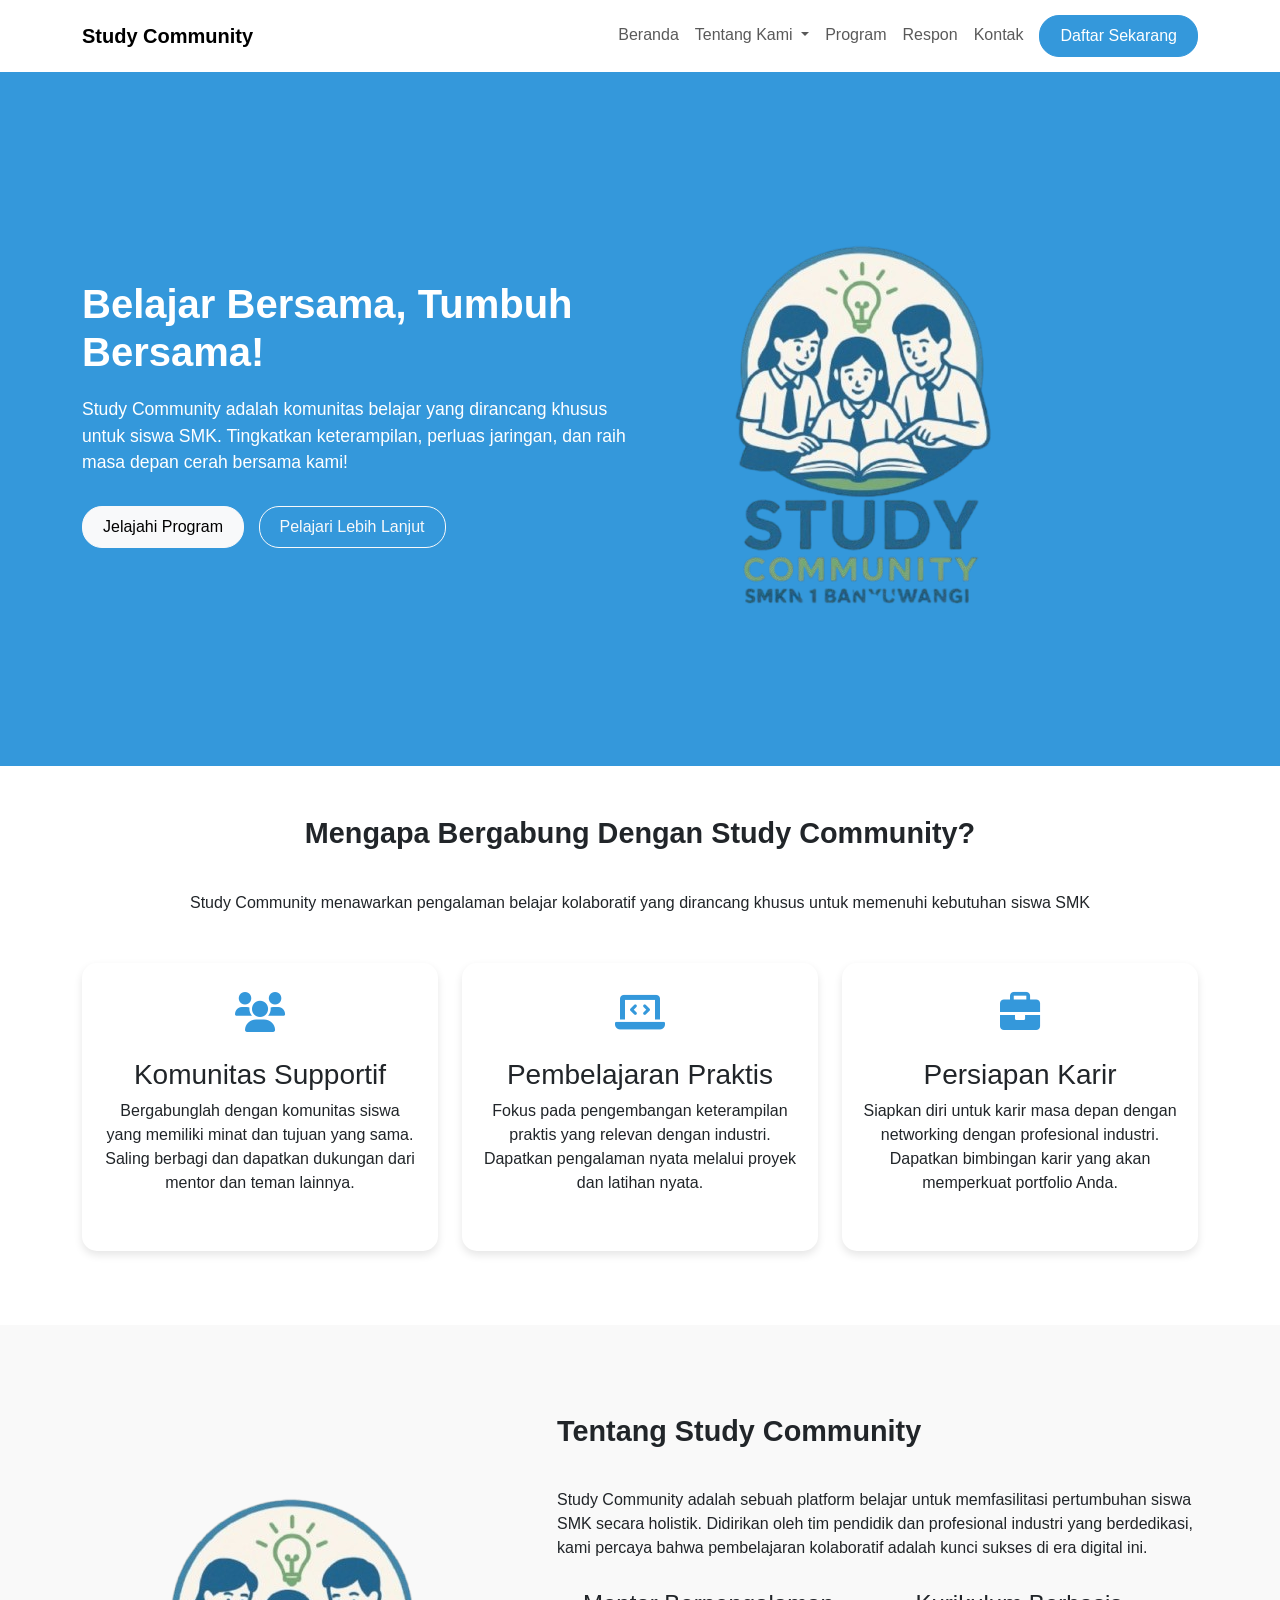
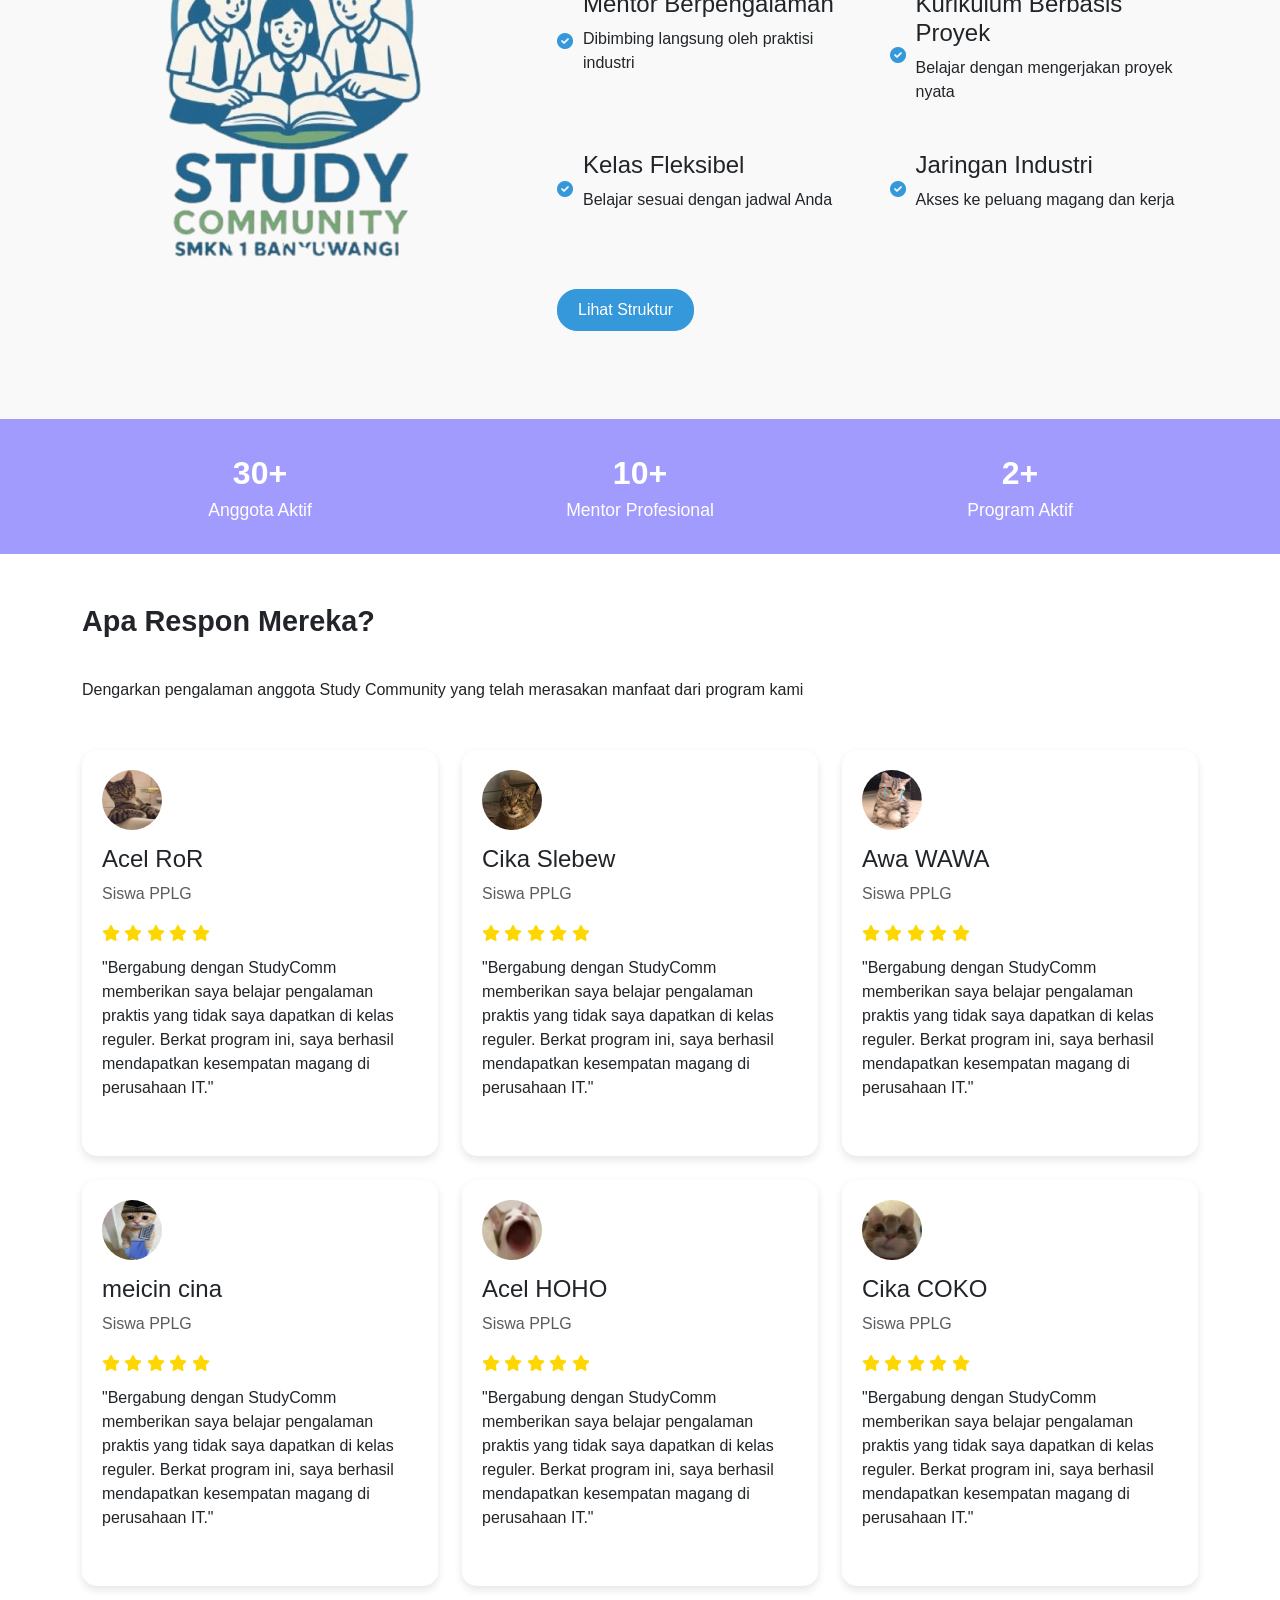
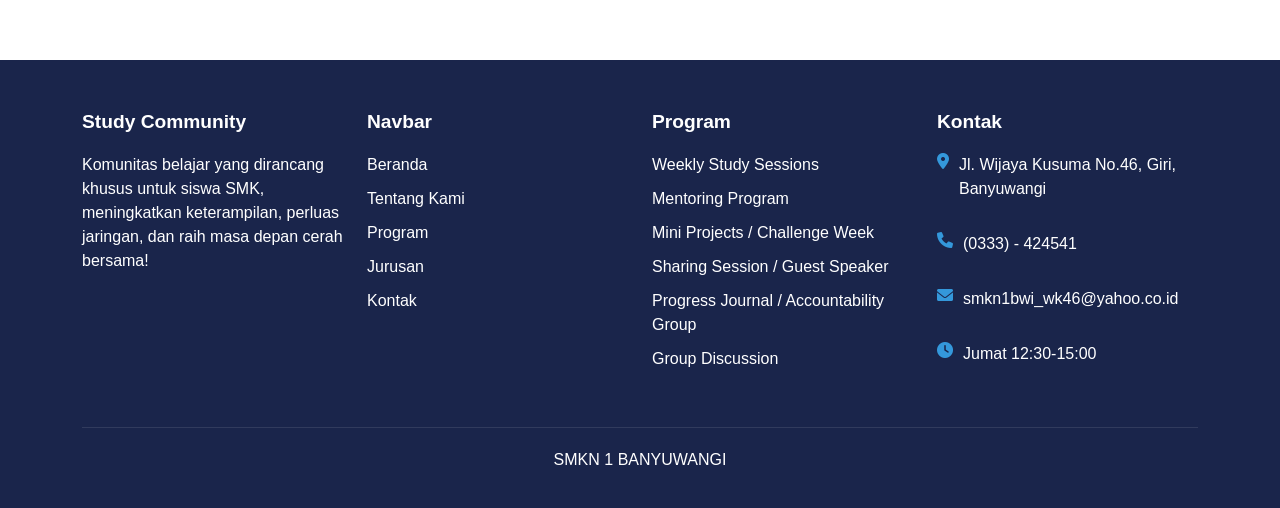
==== beranda.html @ 761b3444 "Project SMT2t" ====
<!DOCTYPE html>
<html lang="id">
<head>
    <meta charset="UTF-8">
    <meta name="viewport" content="width=device-width, initial-scale=1.0">
    <title>Study Community SMKN 1 Banyuwangi</title>
    <link href="https://cdn.jsdelivr.net/npm/bootstrap@5.3.0/dist/css/bootstrap.min.css" rel="stylesheet">
    <link rel="stylesheet" href="https://cdnjs.cloudflare.com/ajax/libs/font-awesome/6.0.0/css/all.min.css">
    <style>
        body {
            font-family: 'Poppins', sans-serif;
        }
        
        .navbar {
            padding: 15px 0;
            background-color: white;
        }
        
        .navbar-brand {
            font-weight: bold;
        }
        
        .btn-primary {
            background-color: #3498db;
            border-color: #3498db;
            border-radius: 20px;
            padding: 8px 20px;
        }
        
        .hero-section {
            background-color: #3498db;
            color: white;
            padding: 50px 0;
        }
        
        .hero-title {
            font-size: 2.5rem;
            font-weight: bold;
            margin-bottom: 20px;
        }
        
        .hero-description {
            font-size: 1.1rem;
            margin-bottom: 30px;
        }
        
        .action-btn {
            margin-right: 10px;
            margin-bottom: 10px;
            border-radius: 20px;
            padding: 8px 20px;
        }
        
        .why-us-section {
            padding: 50px 0;
            text-align: center;
        }
        
        .section-title {
            font-size: 1.8rem;
            font-weight: bold;
            margin-bottom: 40px;
        }
        
        .feature-card {
            border-radius: 15px;
            padding: 20px;
            margin-bottom: 20px;
            box-shadow: 0 4px 8px rgba(0,0,0,0.1);
            height: 100%;
        }
        
        .feature-icon {
            font-size: 40px;
            color: #3498db;
            margin-bottom: 15px;
        }
        
        .about-section {
            padding: 50px 0;
            background-color: #f9f9f9;
        }
        
        .about-description {
            margin-bottom: 30px;
        }
        
        .feature-list {
            margin-bottom: 30px;
        }
        
        .feature-item {
            margin-bottom: 15px;
            display: flex;
            align-items: center;
        }
        
        .feature-item i {
            color: #3498db;
            margin-right: 10px;
        }
        
        .stats-section {
            background-color: #a29bfe;
            color: white;
            padding: 30px 0;
            text-align: center;
        }
        
        .stats-number {
            font-size: 2rem;
            font-weight: bold;
        }
        
        .stats-label {
            font-size: 1.1rem;
        }
        
        .testimonial-section {
            padding: 50px 0;
        }
        
        .testimonial-card {
            border-radius: 15px;
            padding: 20px;
            box-shadow: 0 4px 8px rgba(0,0,0,0.1);
            margin-bottom: 20px;
            height: 100%;
        }
        
        .testimonial-avatar {
            width: 60px;
            height: 60px;
            border-radius: 50%;
            margin-bottom: 15px;
        }
        
        .testimonial-rating {
            color: gold;
            margin-bottom: 10px;
        }
        
        .footer {
            background-color: #1a254b;
            color: white;
            padding: 50px 0 20px;
        }
        
        .footer-title {
            font-size: 1.2rem;
            font-weight: bold;
            margin-bottom: 20px;
        }
        
        .footer-links {
            list-style: none;
            padding: 0;
        }
        
        .footer-links li {
            margin-bottom: 10px;
        }
        
        .footer-links a {
            color: white;
            text-decoration: none;
        }
        
        .footer-links a:hover {
            color: #3498db;
        }
        
        .contact-info {
            margin-bottom: 15px;
            display: flex;
            align-items: start;
        }
        
        .contact-info i {
            margin-right: 10px;
            color: #3498db;
        }
        
        .footer-bottom {
            text-align: center;
            padding-top: 20px;
            border-top: 1px solid rgba(255,255,255,0.1);
            margin-top: 30px;
        }
        
        .logo-img {
            width: 100%;
            max-width: 200px;
        }
    </style>
</head>
<body>

    <nav class="navbar navbar-expand-lg navbar-light">
        <div class="container">
            <a class="navbar-brand" href="#">Study Community</a>
            <button class="navbar-toggler" type="button" data-bs-toggle="collapse" data-bs-target="#navbarNav">
                <span class="navbar-toggler-icon"></span>
            </button>
            <div class="collapse navbar-collapse" id="navbarNav">
                <ul class="navbar-nav ms-auto">
                    <li class="nav-item">
                        <a class="nav-link" href="beranda.html">Beranda</a>
                    </li>
                    <li class="nav-item dropdown">
                    <a class="nav-link dropdown-toggle" href="#" role="button" data-bs-toggle="dropdown" aria-expanded="false">
                    Tentang Kami </a>
                    <ul class="dropdown-menu">
                      <li><a class="dropdown-item" href="sejarah.html">Sejarah</a></li>
                      <li><a class="dropdown-item" href="visimisi.html">Visi Misi</a></li>
                      <li><a class="dropdown-item" href="ProgamKegiatan.html">Program Kegiatan</a></li>
                    </ul>
                  </li>
                    <li class="nav-item">
                        <a class="nav-link" href="ProgramKhusus.html">Program</a>
                    </li>
                    <li class="nav-item">
                        <a class="nav-link" href="#respon">Respon</a>
                    </li>
                    <li class="nav-item">
                        <a class="nav-link" href="#Kontak">Kontak</a>
                    </li>
                    <li class="nav-item ms-2">
                        <a class="btn btn-primary" href="daftar.html">Daftar Sekarang</a>
                    </li>
                </ul>
            </div>
        </div>
    </nav>

    <section class="hero-section">
        <div class="container">
            <div class="row align-items-center">
                <div class="col-lg-6">
                    <h1 class="hero-title">Belajar Bersama, Tumbuh Bersama!</h1>
                    <p class="hero-description">Study Community adalah komunitas belajar yang dirancang khusus untuk siswa SMK. Tingkatkan keterampilan, perluas jaringan, dan raih masa depan cerah bersama kami!</p>
                    <div>
                        <a href="ProgramKhusus.html" class="btn btn-light action-btn">Jelajahi Program</a>
                        <a href="sejarah.html" class="btn btn-outline-light action-btn">Pelajari Lebih Lanjut</a>
                    </div>
                </div>
                <div class="col-lg-5">
                    <img src="img/logo study community.png" alt="Study Community Illustration" class="img-fluid">
                </div>
            </div>
        </div>
    </section>

    <section class="why-us-section">
        <div class="container">
            <h2 class="section-title">Mengapa Bergabung Dengan Study Community?</h2>
            <p class="mb-5">Study Community menawarkan pengalaman belajar kolaboratif yang dirancang khusus untuk memenuhi kebutuhan siswa SMK</p>
            
            <div class="row">
                <div class="col-md-4 mb-4">
                    <div class="feature-card">
                        <div class="feature-icon">
                            <i class="fas fa-users"></i>
                        </div>
                        <h3>Komunitas Supportif</h3>
                        <p>Bergabunglah dengan komunitas siswa yang memiliki minat dan tujuan yang sama. Saling berbagi dan dapatkan dukungan dari mentor dan teman lainnya.</p>
                    </div>
                </div>
                <div class="col-md-4 mb-4">
                    <div class="feature-card">
                        <div class="feature-icon">
                            <i class="fas fa-laptop-code"></i>
                        </div>
                        <h3>Pembelajaran Praktis</h3>
                        <p>Fokus pada pengembangan keterampilan praktis yang relevan dengan industri. Dapatkan pengalaman nyata melalui proyek dan latihan nyata.</p>
                    </div>
                </div>
                <div class="col-md-4 mb-4">
                    <div class="feature-card">
                        <div class="feature-icon">
                            <i class="fas fa-briefcase"></i>
                        </div>
                        <h3>Persiapan Karir</h3>
                        <p>Siapkan diri untuk karir masa depan dengan networking dengan profesional industri. Dapatkan bimbingan karir yang akan memperkuat portfolio Anda.</p>
                    </div>
                </div>
            </div>
        </div>
    </section>

    <section class="about-section">
        <div class="container">
            <div class="row align-items-center">
                <div class="col-lg-5 mb-4 mb-lg-0">
                    <img src="img/logo study community.png" alt="Study Community Logo" class="img-fluid">
                </div>
                <div class="col-lg-7">
                    <h2 class="section-title text-start">Tentang Study Community</h2>
                    <p class="about-description">Study Community adalah sebuah platform belajar untuk memfasilitasi pertumbuhan siswa SMK secara holistik. Didirikan oleh tim pendidik dan profesional industri yang berdedikasi, kami percaya bahwa pembelajaran kolaboratif adalah kunci sukses di era digital ini.</p>
                    
                    <div class="row feature-list">
                        <div class="col-md-6 mb-3">
                            <div class="feature-item">
                                <i class="fas fa-check-circle"></i>
                                <div>
                                    <h4>Mentor Berpengalaman</h4>
                                    <p>Dibimbing langsung oleh praktisi industri</p>
                                </div>
                            </div>
                        </div>
                        <div class="col-md-6 mb-3">
                            <div class="feature-item">
                                <i class="fas fa-check-circle"></i>
                                <div>
                                    <h4>Kurikulum Berbasis Proyek</h4>
                                    <p>Belajar dengan mengerjakan proyek nyata</p>
                                </div>
                            </div>
                        </div>
                        <div class="col-md-6 mb-3">
                            <div class="feature-item">
                                <i class="fas fa-check-circle"></i>
                                <div>
                                    <h4>Kelas Fleksibel</h4>
                                    <p>Belajar sesuai dengan jadwal Anda</p>
                                </div>
                            </div>
                        </div>
                        <div class="col-md-6 mb-3">
                            <div class="feature-item">
                                <i class="fas fa-check-circle"></i>
                                <div>
                                    <h4>Jaringan Industri</h4>
                                    <p>Akses ke peluang magang dan kerja</p>
                                </div>
                            </div>
                        </div>
                    </div>
                    
                    <a href="struktur.html" class="btn btn-primary">Lihat Struktur</a>
                </div>
            </div>
        </div>
    </section>

    <section class="stats-section">
        <div class="container">
            <div class="row">
                <div class="col-md-4 mb-3 mb-md-0">
                    <div class="stats-number">30+</div>
                    <div class="stats-label">Anggota Aktif</div>
                </div>
                <div class="col-md-4 mb-3 mb-md-0">
                    <div class="stats-number">10+</div>
                    <div class="stats-label">Mentor Profesional</div>
                </div>
                <div class="col-md-4">
                    <div class="stats-number">2+</div>
                    <div class="stats-label">Program Aktif</div>
                </div>
            </div>
        </div>
    </section>

    <section class="testimonial-section">
        <div class="container" id="respon">
            <h2 class="section-title">Apa Respon Mereka?</h2>
            <p class="mb-5">Dengarkan pengalaman anggota Study Community yang telah merasakan manfaat dari program kami</p>
            
            <div class="row">

                <div class="col-md-4 mb-4">
                    <div class="testimonial-card">
                        <img src="img/profil1.jpg" alt="Avatar" class="testimonial-avatar">
                        <h4>Acel RoR</h4>
                        <p class="text-muted">Siswa PPLG</p>
                        <div class="testimonial-rating">
                            <i class="fas fa-star"></i>
                            <i class="fas fa-star"></i>
                            <i class="fas fa-star"></i>
                            <i class="fas fa-star"></i>
                            <i class="fas fa-star"></i>
                        </div>
                        <p>"Bergabung dengan StudyComm memberikan saya belajar pengalaman praktis yang tidak saya dapatkan di kelas reguler. Berkat program ini, saya berhasil mendapatkan kesempatan magang di perusahaan IT."</p>
                    </div>
                </div>

                <div class="col-md-4 mb-4">
                    <div class="testimonial-card">
                        <img src="img/profil2.jpg" alt="Avatar" class="testimonial-avatar">
                        <h4>Cika Slebew</h4>
                        <p class="text-muted">Siswa PPLG</p>
                        <div class="testimonial-rating">
                            <i class="fas fa-star"></i>
                            <i class="fas fa-star"></i>
                            <i class="fas fa-star"></i>
                            <i class="fas fa-star"></i>
                            <i class="fas fa-star"></i>
                        </div>
                        <p>"Bergabung dengan StudyComm memberikan saya belajar pengalaman praktis yang tidak saya dapatkan di kelas reguler. Berkat program ini, saya berhasil mendapatkan kesempatan magang di perusahaan IT."</p>
                    </div>
                </div>

                <div class="col-md-4 mb-4">
                    <div class="testimonial-card">
                        <img src="img/profil3.jpg" alt="Avatar" class="testimonial-avatar">
                        <h4>Awa WAWA</h4>
                        <p class="text-muted">Siswa PPLG</p>
                        <div class="testimonial-rating">
                            <i class="fas fa-star"></i>
                            <i class="fas fa-star"></i>
                            <i class="fas fa-star"></i>
                            <i class="fas fa-star"></i>
                            <i class="fas fa-star"></i>
                        </div>
                        <p>"Bergabung dengan StudyComm memberikan saya belajar pengalaman praktis yang tidak saya dapatkan di kelas reguler. Berkat program ini, saya berhasil mendapatkan kesempatan magang di perusahaan IT."</p>
                    </div>
                </div>
                
                <div class="col-md-4 mb-4">
                    <div class="testimonial-card">
                        <img src="img/profil4.jpg" alt="Avatar" class="testimonial-avatar">
                        <h4>meicin cina</h4>
                        <p class="text-muted">Siswa PPLG</p>
                        <div class="testimonial-rating">
                            <i class="fas fa-star"></i>
                            <i class="fas fa-star"></i>
                            <i class="fas fa-star"></i>
                            <i class="fas fa-star"></i>
                            <i class="fas fa-star"></i>
                        </div>
                        <p>"Bergabung dengan StudyComm memberikan saya belajar pengalaman praktis yang tidak saya dapatkan di kelas reguler. Berkat program ini, saya berhasil mendapatkan kesempatan magang di perusahaan IT."</p>
                    </div>
                </div>

                <div class="col-md-4 mb-4">
                    <div class="testimonial-card">
                        <img src="img/profil5.jpg" alt="Avatar" class="testimonial-avatar">
                        <h4>Acel HOHO</h4>
                        <p class="text-muted">Siswa PPLG</p>
                        <div class="testimonial-rating">
                            <i class="fas fa-star"></i>
                            <i class="fas fa-star"></i>
                            <i class="fas fa-star"></i>
                            <i class="fas fa-star"></i>
                            <i class="fas fa-star"></i>
                        </div>
                        <p>"Bergabung dengan StudyComm memberikan saya belajar pengalaman praktis yang tidak saya dapatkan di kelas reguler. Berkat program ini, saya berhasil mendapatkan kesempatan magang di perusahaan IT."</p>
                    </div>
                </div>
                
                <!-- Testimonial 6 -->
                <div class="col-md-4 mb-4">
                    <div class="testimonial-card">
                        <img src="img/profil6.jpg" alt="Avatar" class="testimonial-avatar">
                        <h4>Cika COKO</h4>
                        <p class="text-muted">Siswa PPLG</p>
                        <div class="testimonial-rating">
                            <i class="fas fa-star"></i>
                            <i class="fas fa-star"></i>
                            <i class="fas fa-star"></i>
                            <i class="fas fa-star"></i>
                            <i class="fas fa-star"></i>
                        </div>
                        <p>"Bergabung dengan StudyComm memberikan saya belajar pengalaman praktis yang tidak saya dapatkan di kelas reguler. Berkat program ini, saya berhasil mendapatkan kesempatan magang di perusahaan IT."</p>
                    </div>
                </div>
            </div>
        </div>
    </section>

    <footer class="footer" id="Kontak">
        <div class="container"  >
            <div class="row">
                <div class="col-lg-3 col-md-6 mb-4 mb-md-0">
                    <h3 class="footer-title">Study Community</h3>
                    <p>Komunitas belajar yang dirancang khusus untuk siswa SMK, meningkatkan keterampilan, perluas jaringan, dan raih masa depan cerah bersama!</p>
                </div>
                
                <div class="col-lg-3 col-md-6 mb-4 mb-md-0">
                    <h3 class="footer-title">Navbar</h3>
                    <ul class="footer-links">
                        <li><a href="#">Beranda</a></li>
                        <li><a href="#">Tentang Kami</a></li>
                        <li><a href="#">Program</a></li>
                        <li><a href="#">Jurusan</a></li>
                        <li><a href="#">Kontak</a></li>
                    </ul>
                </div>
                
                <div class="col-lg-3 col-md-6 mb-4 mb-md-0">
                    <h3 class="footer-title">Program</h3>
                    <ul class="footer-links">
                        <li><a href="#">Weekly Study Sessions</a></li>
                        <li><a href="#">Mentoring Program</a></li>
                        <li><a href="#">Mini Projects / Challenge Week</a></li>
                        <li><a href="#">Sharing Session / Guest Speaker</a></li>
                        <li><a href="#"> Progress Journal / Accountability Group</a></li>
                        <li><a href="#">Group Discussion</a></li>
                    </ul>
                </div>
                <div class="col-lg-3 col-md-6 mb-4 mb-md-0">
                    <h3 class="footer-title">Kontak</h3>
                    <div class="contact-info">
                        <i class="fas fa-map-marker-alt"></i>
                        <div>
                            <p>Jl. Wijaya Kusuma No.46, Giri, Banyuwangi</p>
                        </div>
                    </div>
                    <div class="contact-info">
                        <i class="fas fa-phone"></i>
                        <div>
                            <p>(0333) - 424541</p>
                        </div>
                    </div>
                    <div class="contact-info">
                        <i class="fas fa-envelope"></i>
                        <div>
                            <p>smkn1bwi_wk46@yahoo.co.id </p>
                        </div>
                    </div>
                    <div class="contact-info">
                        <i class="fas fa-clock"></i>
                        <div>
                            <p>Jumat 12:30-15:00</p>
                        </div>
                    </div>
                </div>
            </div>
            <div class="footer-bottom">
                <p>SMKN 1 BANYUWANGI</p>
            </div>
        </div>
    </footer>

    <script src="https://cdn.jsdelivr.net/npm/bootstrap@5.3.0/dist/js/bootstrap.bundle.min.js"></script>
</body>
</html>
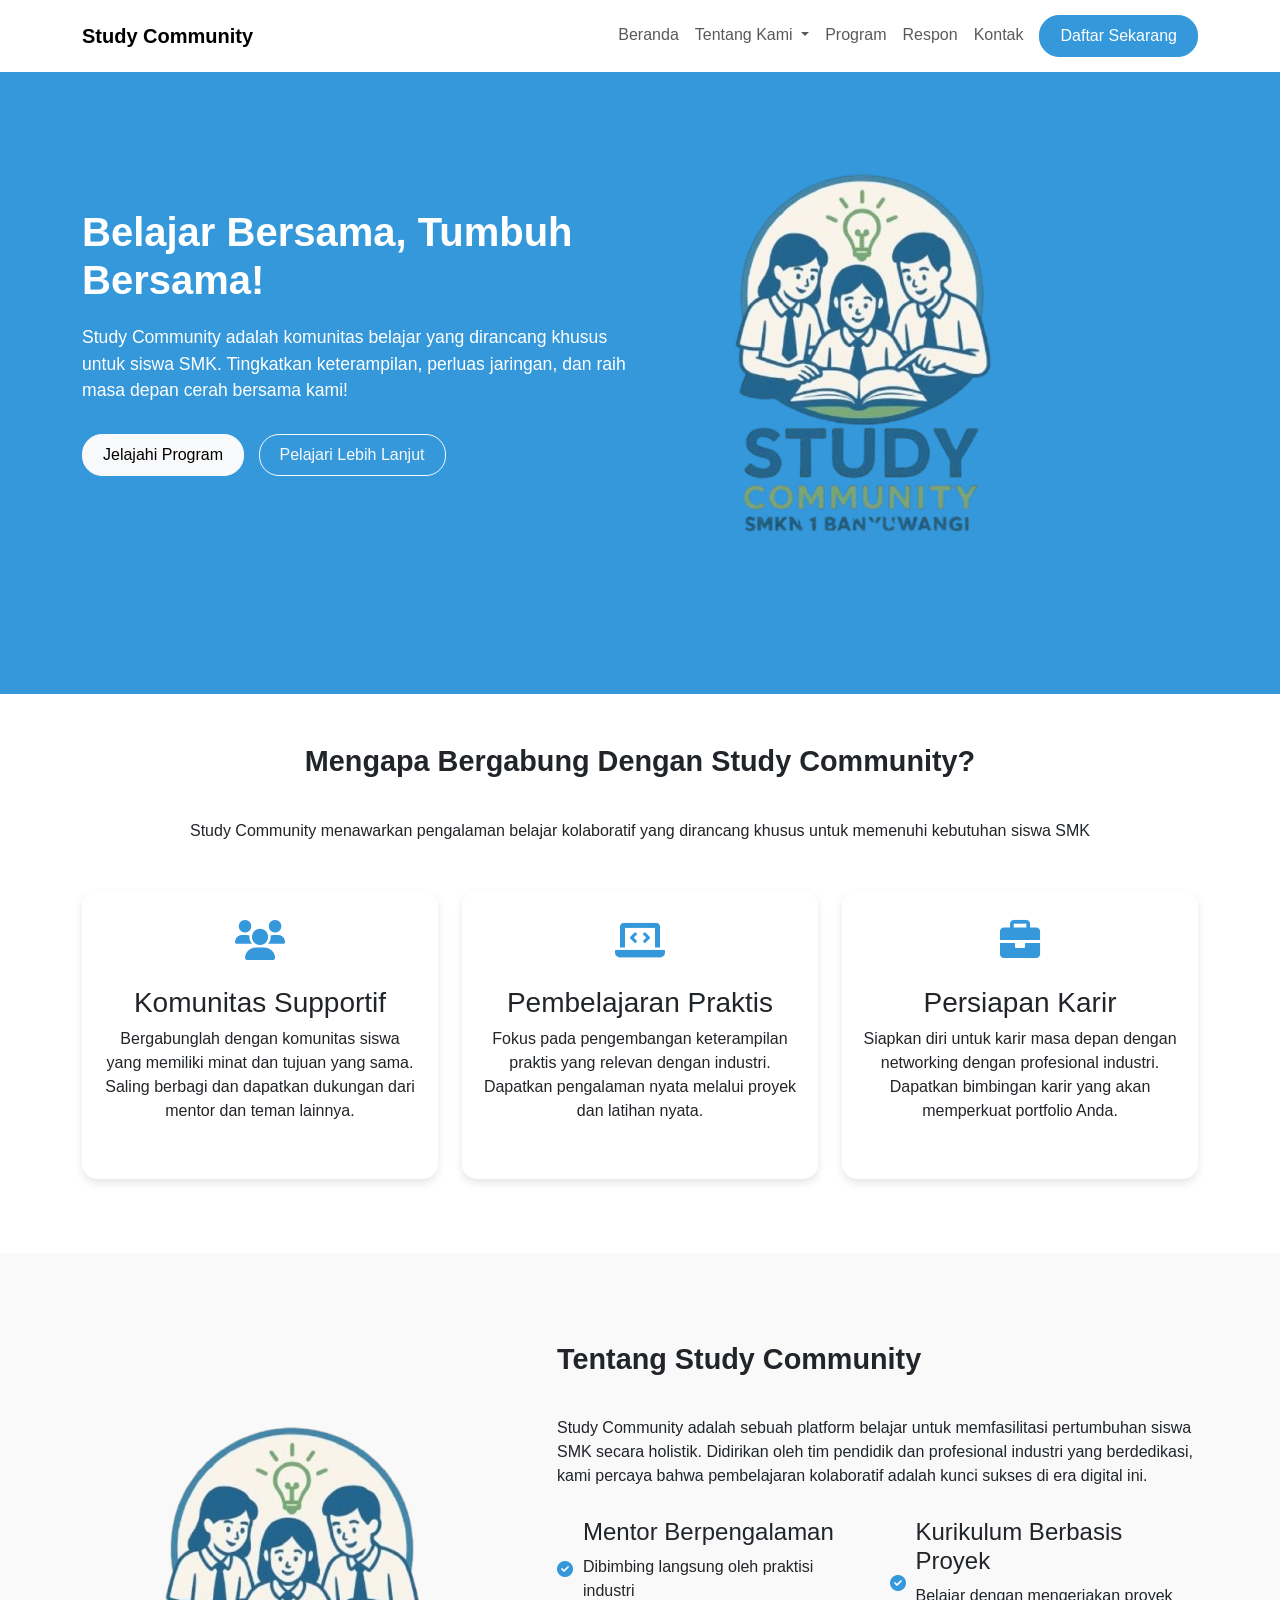
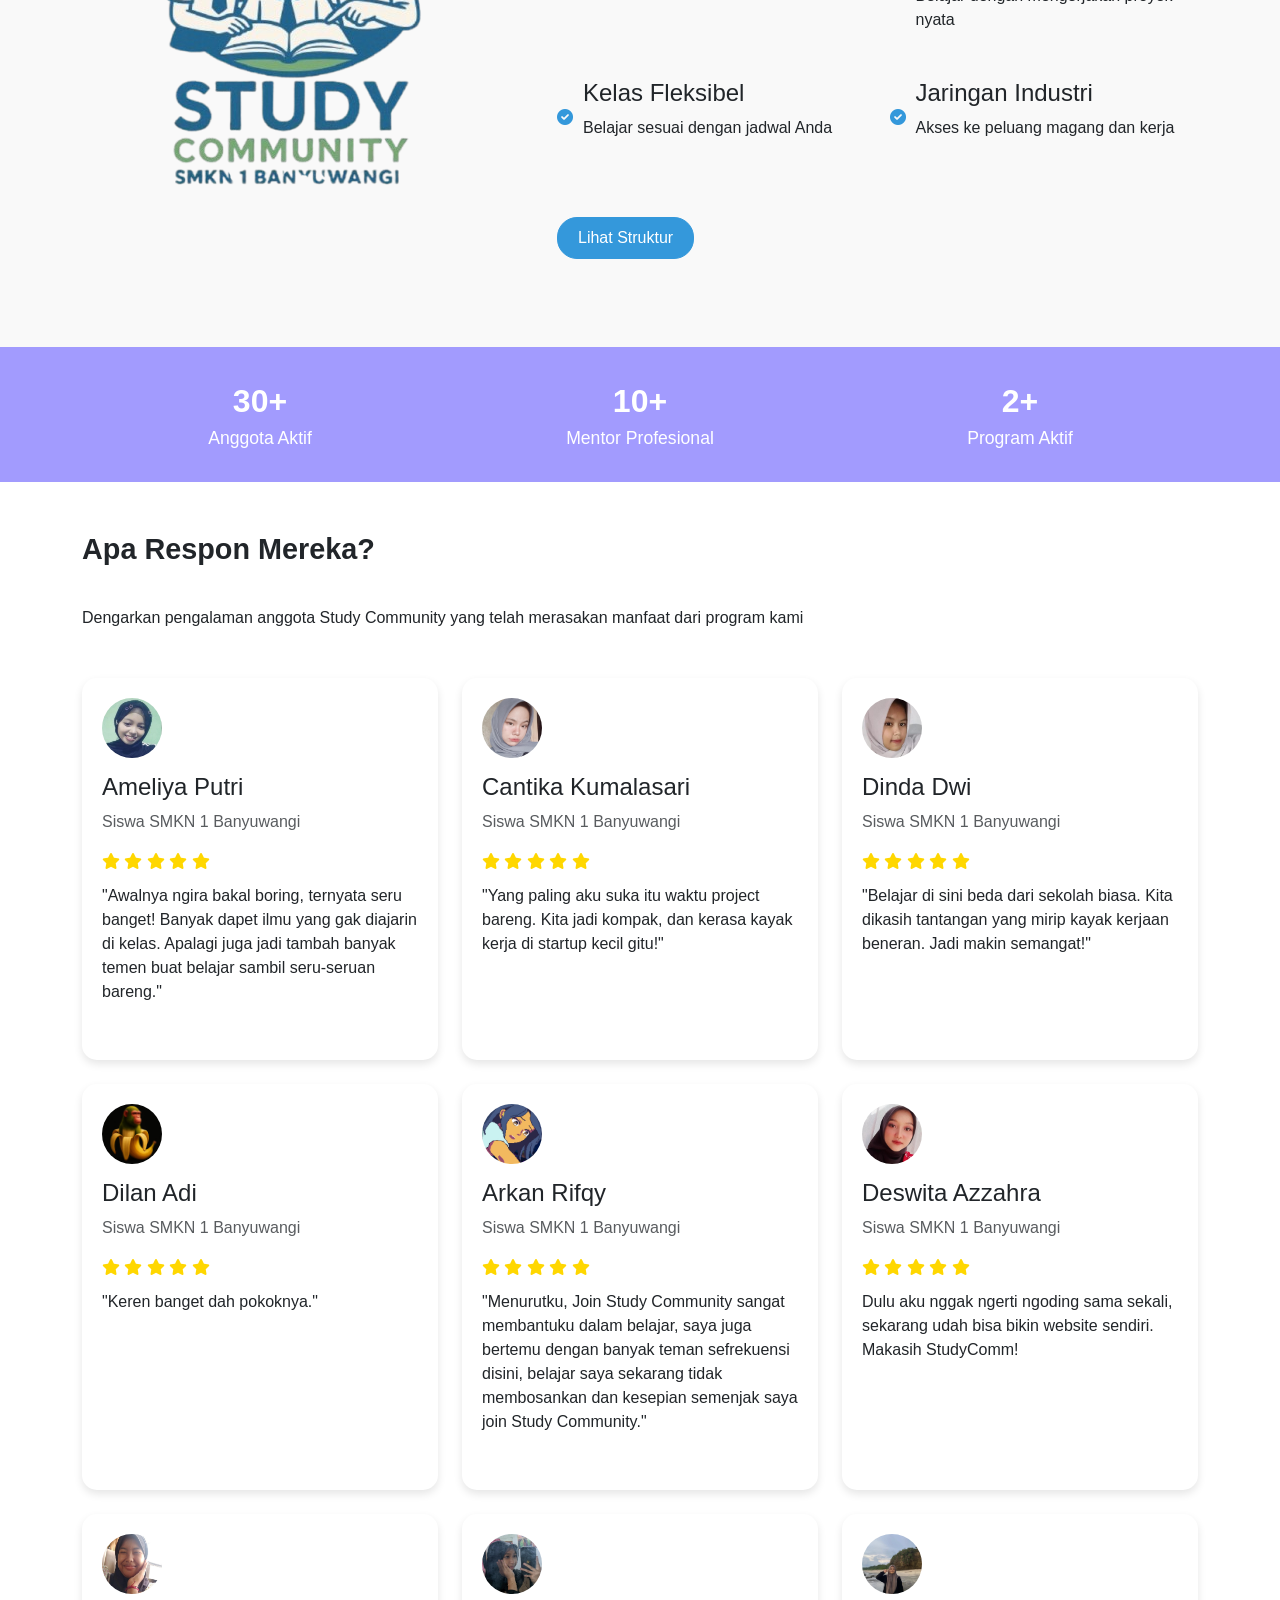
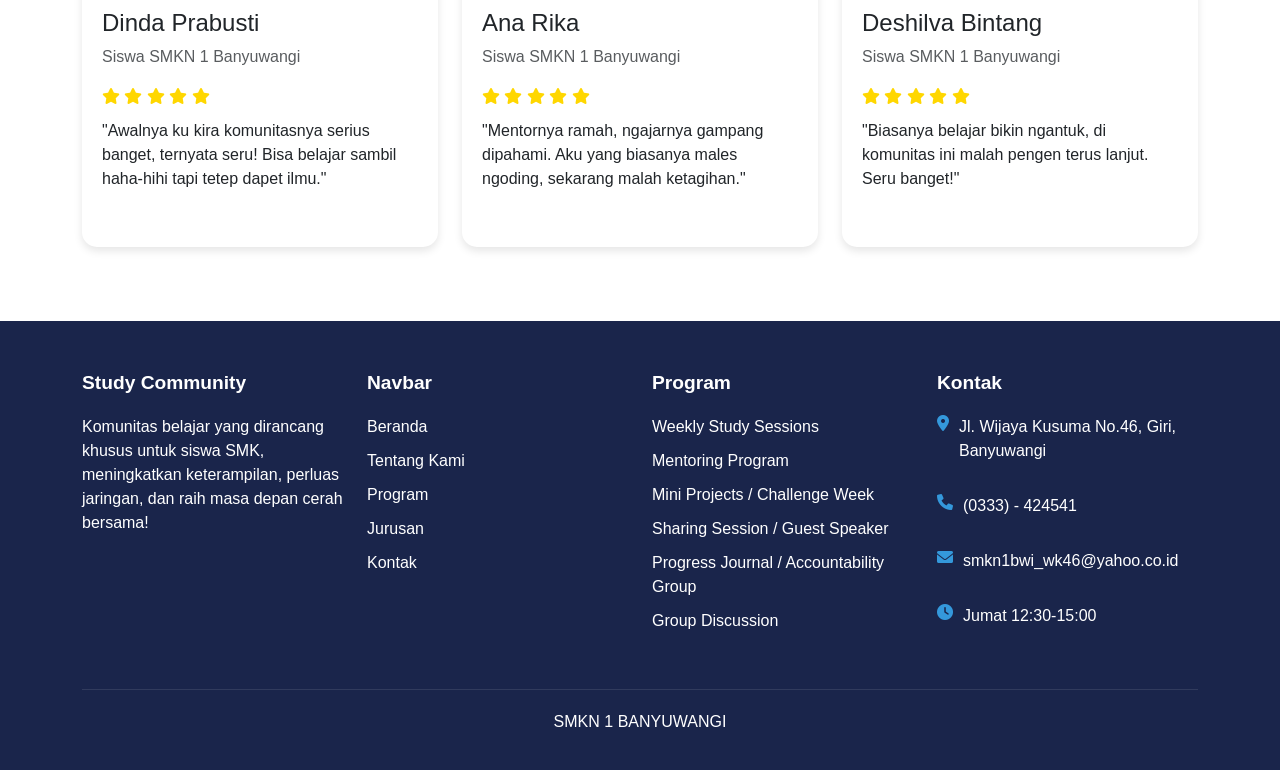
==== commit b85906e3: "Tambah" ====
--- a/beranda.html
+++ b/beranda.html
@@ -196,7 +196,7 @@
 </head>
 <body>
 
-    <nav class="navbar navbar-expand-lg navbar-light">
+    <nav class="navbar fixed-top navbar-expand-lg navbar-light">
         <div class="container">
             <a class="navbar-brand" href="#">Study Community</a>
             <button class="navbar-toggler" type="button" data-bs-toggle="collapse" data-bs-target="#navbarNav">
@@ -213,7 +213,7 @@
                     <ul class="dropdown-menu">
                       <li><a class="dropdown-item" href="sejarah.html">Sejarah</a></li>
                       <li><a class="dropdown-item" href="visimisi.html">Visi Misi</a></li>
-                      <li><a class="dropdown-item" href="ProgamKegiatan.html">Program Kegiatan</a></li>
+                      <li><a class="dropdown-item" href="ProgamKegiatan.html">Rencana Kegiatan</a></li>
                     </ul>
                   </li>
                     <li class="nav-item">
@@ -368,101 +368,156 @@
             <p class="mb-5">Dengarkan pengalaman anggota Study Community yang telah merasakan manfaat dari program kami</p>
             
             <div class="row">
-
-                <div class="col-md-4 mb-4">
-                    <div class="testimonial-card">
-                        <img src="img/profil1.jpg" alt="Avatar" class="testimonial-avatar">
-                        <h4>Acel RoR</h4>
-                        <p class="text-muted">Siswa PPLG</p>
-                        <div class="testimonial-rating">
-                            <i class="fas fa-star"></i>
-                            <i class="fas fa-star"></i>
-                            <i class="fas fa-star"></i>
-                            <i class="fas fa-star"></i>
-                            <i class="fas fa-star"></i>
-                        </div>
-                        <p>"Bergabung dengan StudyComm memberikan saya belajar pengalaman praktis yang tidak saya dapatkan di kelas reguler. Berkat program ini, saya berhasil mendapatkan kesempatan magang di perusahaan IT."</p>
-                    </div>
-                </div>
-
-                <div class="col-md-4 mb-4">
-                    <div class="testimonial-card">
-                        <img src="img/profil2.jpg" alt="Avatar" class="testimonial-avatar">
-                        <h4>Cika Slebew</h4>
-                        <p class="text-muted">Siswa PPLG</p>
-                        <div class="testimonial-rating">
-                            <i class="fas fa-star"></i>
-                            <i class="fas fa-star"></i>
-                            <i class="fas fa-star"></i>
-                            <i class="fas fa-star"></i>
-                            <i class="fas fa-star"></i>
-                        </div>
-                        <p>"Bergabung dengan StudyComm memberikan saya belajar pengalaman praktis yang tidak saya dapatkan di kelas reguler. Berkat program ini, saya berhasil mendapatkan kesempatan magang di perusahaan IT."</p>
-                    </div>
-                </div>
-
-                <div class="col-md-4 mb-4">
-                    <div class="testimonial-card">
-                        <img src="img/profil3.jpg" alt="Avatar" class="testimonial-avatar">
-                        <h4>Awa WAWA</h4>
-                        <p class="text-muted">Siswa PPLG</p>
-                        <div class="testimonial-rating">
-                            <i class="fas fa-star"></i>
-                            <i class="fas fa-star"></i>
-                            <i class="fas fa-star"></i>
-                            <i class="fas fa-star"></i>
-                            <i class="fas fa-star"></i>
-                        </div>
-                        <p>"Bergabung dengan StudyComm memberikan saya belajar pengalaman praktis yang tidak saya dapatkan di kelas reguler. Berkat program ini, saya berhasil mendapatkan kesempatan magang di perusahaan IT."</p>
-                    </div>
-                </div>
-                
-                <div class="col-md-4 mb-4">
-                    <div class="testimonial-card">
-                        <img src="img/profil4.jpg" alt="Avatar" class="testimonial-avatar">
-                        <h4>meicin cina</h4>
-                        <p class="text-muted">Siswa PPLG</p>
-                        <div class="testimonial-rating">
-                            <i class="fas fa-star"></i>
-                            <i class="fas fa-star"></i>
-                            <i class="fas fa-star"></i>
-                            <i class="fas fa-star"></i>
-                            <i class="fas fa-star"></i>
-                        </div>
-                        <p>"Bergabung dengan StudyComm memberikan saya belajar pengalaman praktis yang tidak saya dapatkan di kelas reguler. Berkat program ini, saya berhasil mendapatkan kesempatan magang di perusahaan IT."</p>
-                    </div>
-                </div>
-
-                <div class="col-md-4 mb-4">
-                    <div class="testimonial-card">
-                        <img src="img/profil5.jpg" alt="Avatar" class="testimonial-avatar">
-                        <h4>Acel HOHO</h4>
-                        <p class="text-muted">Siswa PPLG</p>
-                        <div class="testimonial-rating">
-                            <i class="fas fa-star"></i>
-                            <i class="fas fa-star"></i>
-                            <i class="fas fa-star"></i>
-                            <i class="fas fa-star"></i>
-                            <i class="fas fa-star"></i>
-                        </div>
-                        <p>"Bergabung dengan StudyComm memberikan saya belajar pengalaman praktis yang tidak saya dapatkan di kelas reguler. Berkat program ini, saya berhasil mendapatkan kesempatan magang di perusahaan IT."</p>
+                <!-- Testimonial 1 -->
+                <div class="col-md-4 mb-4">
+                    <div class="testimonial-card">
+                        <img src="img/respon1.jpg" alt="Avatar" class="testimonial-avatar">
+                        <h4>Ameliya Putri</h4>
+                        <p class="text-muted">Siswa SMKN 1 Banyuwangi</p>
+                        <div class="testimonial-rating">
+                            <i class="fas fa-star"></i>
+                            <i class="fas fa-star"></i>
+                            <i class="fas fa-star"></i>
+                            <i class="fas fa-star"></i>
+                            <i class="fas fa-star"></i>
+                        </div>
+                        <p>"Awalnya ngira bakal boring, ternyata seru banget! Banyak dapet ilmu yang gak diajarin di kelas. Apalagi juga jadi tambah banyak temen buat belajar sambil seru-seruan bareng."</p>
+                    </div>
+                </div>
+
+                <!-- Testimonial 2 -->
+                <div class="col-md-4 mb-4">
+                    <div class="testimonial-card">
+                        <img src="img/respon2.jpg" alt="Avatar" class="testimonial-avatar">
+                        <h4>Cantika Kumalasari</h4>
+                        <p class="text-muted">Siswa SMKN 1 Banyuwangi</p>
+                        <div class="testimonial-rating">
+                            <i class="fas fa-star"></i>
+                            <i class="fas fa-star"></i>
+                            <i class="fas fa-star"></i>
+                            <i class="fas fa-star"></i>
+                            <i class="fas fa-star"></i>
+                        </div>
+                        <p>"Yang paling aku suka itu waktu project bareng. Kita jadi kompak, dan kerasa kayak kerja di startup kecil gitu!"</p>
+                    </div>
+                </div>
+
+                <!-- Testimonial 3 -->
+                <div class="col-md-4 mb-4">
+                    <div class="testimonial-card">
+                        <img src="img/respon3.jpg" alt="Avatar" class="testimonial-avatar">
+                        <h4>Dinda Dwi</h4>
+                        <p class="text-muted">Siswa SMKN 1 Banyuwangi</p>
+                        <div class="testimonial-rating">
+                            <i class="fas fa-star"></i>
+                            <i class="fas fa-star"></i>
+                            <i class="fas fa-star"></i>
+                            <i class="fas fa-star"></i>
+                            <i class="fas fa-star"></i>
+                        </div>
+                        <p>"Belajar di sini beda dari sekolah biasa. Kita dikasih tantangan yang mirip kayak kerjaan beneran. Jadi makin semangat!"</p>
+                    </div>
+                </div>
+                 
+                <!-- Testimonial 4 -->
+                <div class="col-md-4 mb-4">
+                    <div class="testimonial-card">
+                        <img src="img/respon4.jpg" alt="Avatar" class="testimonial-avatar">
+                        <h4>Dilan Adi</h4>
+                        <p class="text-muted">Siswa SMKN 1 Banyuwangi</p>
+                        <div class="testimonial-rating">
+                            <i class="fas fa-star"></i>
+                            <i class="fas fa-star"></i>
+                            <i class="fas fa-star"></i>
+                            <i class="fas fa-star"></i>
+                            <i class="fas fa-star"></i>
+                        </div>
+                        <p>"Keren banget dah pokoknya."</p>
+                    </div>
+                </div>
+
+                <!-- Testimonial 5 -->
+                <div class="col-md-4 mb-4">
+                    <div class="testimonial-card">
+                        <img src="img/respon5.jpg" alt="Avatar" class="testimonial-avatar">
+                        <h4>Arkan Rifqy</h4>
+                        <p class="text-muted">Siswa SMKN 1 Banyuwangi</p>
+                        <div class="testimonial-rating">
+                            <i class="fas fa-star"></i>
+                            <i class="fas fa-star"></i>
+                            <i class="fas fa-star"></i>
+                            <i class="fas fa-star"></i>
+                            <i class="fas fa-star"></i>
+                        </div>
+                        <p>"Menurutku, Join Study Community sangat membantuku dalam belajar, saya juga bertemu dengan banyak teman sefrekuensi disini, belajar saya sekarang tidak membosankan dan kesepian semenjak saya join Study Community."</p>
                     </div>
                 </div>
                 
                 <!-- Testimonial 6 -->
                 <div class="col-md-4 mb-4">
                     <div class="testimonial-card">
-                        <img src="img/profil6.jpg" alt="Avatar" class="testimonial-avatar">
-                        <h4>Cika COKO</h4>
-                        <p class="text-muted">Siswa PPLG</p>
-                        <div class="testimonial-rating">
-                            <i class="fas fa-star"></i>
-                            <i class="fas fa-star"></i>
-                            <i class="fas fa-star"></i>
-                            <i class="fas fa-star"></i>
-                            <i class="fas fa-star"></i>
-                        </div>
-                        <p>"Bergabung dengan StudyComm memberikan saya belajar pengalaman praktis yang tidak saya dapatkan di kelas reguler. Berkat program ini, saya berhasil mendapatkan kesempatan magang di perusahaan IT."</p>
+                        <img src="img/respon6.jpg" alt="Avatar" class="testimonial-avatar">
+                        <h4>Deswita Azzahra</h4>
+                        <p class="text-muted">Siswa SMKN 1 Banyuwangi</p>
+                        <div class="testimonial-rating">
+                            <i class="fas fa-star"></i>
+                            <i class="fas fa-star"></i>
+                            <i class="fas fa-star"></i>
+                            <i class="fas fa-star"></i>
+                            <i class="fas fa-star"></i>
+                        </div>
+                        <p>Dulu aku nggak ngerti ngoding sama sekali, sekarang udah bisa bikin website sendiri. Makasih StudyComm!</p>
+                    </div>
+                </div>
+
+                 <!-- Testimonial 7 -->
+                <div class="col-md-4 mb-4">
+                    <div class="testimonial-card">
+                        <img src="img/respon7.jpg" alt="Avatar" class="testimonial-avatar">
+                        <h4>Dinda Prabusti</h4>
+                        <p class="text-muted">Siswa SMKN 1 Banyuwangi</p>
+                        <div class="testimonial-rating">
+                            <i class="fas fa-star"></i>
+                            <i class="fas fa-star"></i>
+                            <i class="fas fa-star"></i>
+                            <i class="fas fa-star"></i>
+                            <i class="fas fa-star"></i>
+                        </div>
+                        <p>"Awalnya ku kira komunitasnya serius banget, ternyata seru! Bisa belajar sambil haha-hihi tapi tetep dapet ilmu."</p>
+                    </div>
+
+                 <!-- Testimonial 8 -->    
+                </div>
+                <div class="col-md-4 mb-4">
+                    <div class="testimonial-card">
+                        <img src="img/respon8.jpg" alt="Avatar" class="testimonial-avatar">
+                        <h4>Ana Rika</h4>
+                        <p class="text-muted">Siswa SMKN 1 Banyuwangi</p>
+                        <div class="testimonial-rating">
+                            <i class="fas fa-star"></i>
+                            <i class="fas fa-star"></i>
+                            <i class="fas fa-star"></i>
+                            <i class="fas fa-star"></i>
+                            <i class="fas fa-star"></i>
+                        </div>
+                        <p>"Mentornya ramah, ngajarnya gampang dipahami. Aku yang biasanya males ngoding, sekarang malah ketagihan."</p>
+                    </div>
+                </div>
+
+                 <!-- Testimonial 9 -->
+                <div class="col-md-4 mb-4">
+                    <div class="testimonial-card">
+                        <img src="img/respon9.jpg" alt="Avatar" class="testimonial-avatar">
+                        <h4>Deshilva Bintang</h4>
+                        <p class="text-muted">Siswa SMKN 1 Banyuwangi</p>
+                        <div class="testimonial-rating">
+                            <i class="fas fa-star"></i>
+                            <i class="fas fa-star"></i>
+                            <i class="fas fa-star"></i>
+                            <i class="fas fa-star"></i>
+                            <i class="fas fa-star"></i>
+                        </div>
+                        <p>"Biasanya belajar bikin ngantuk, di komunitas ini malah pengen terus lanjut. Seru banget!"</p>
                     </div>
                 </div>
             </div>
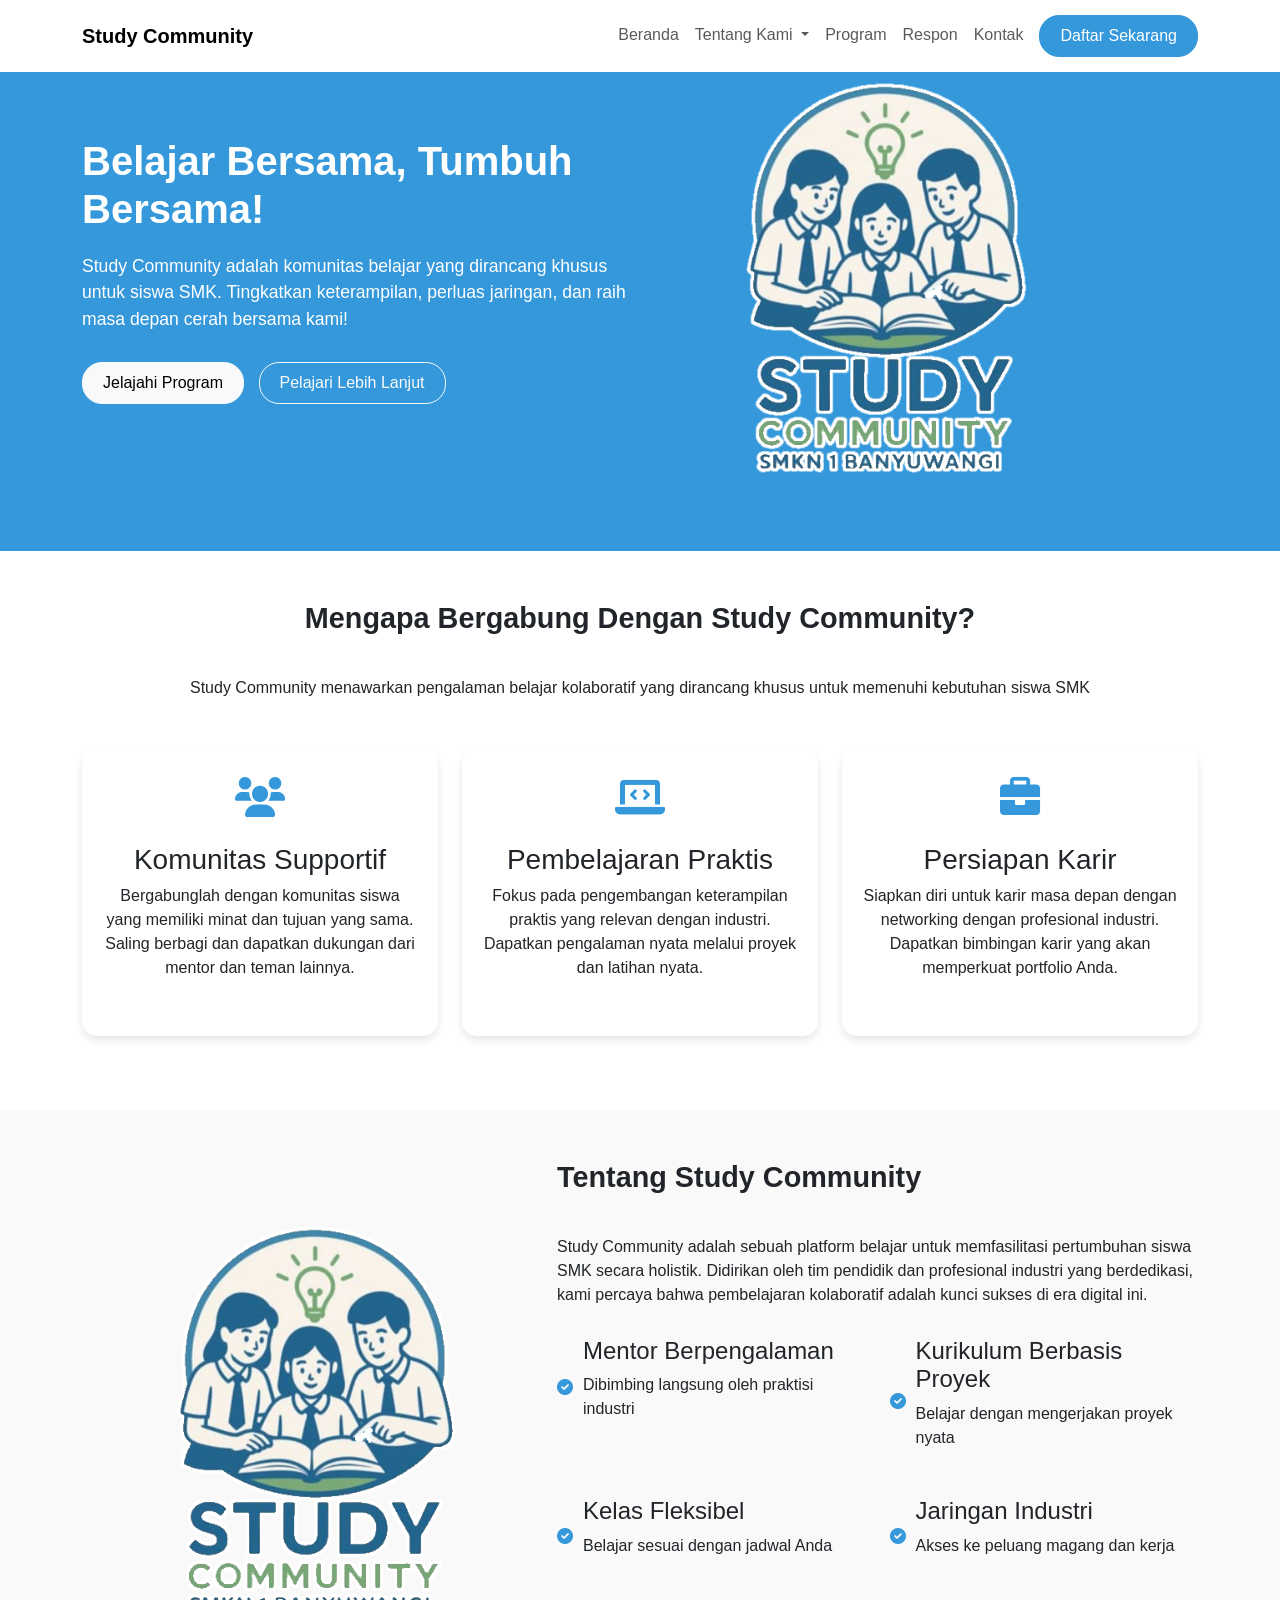
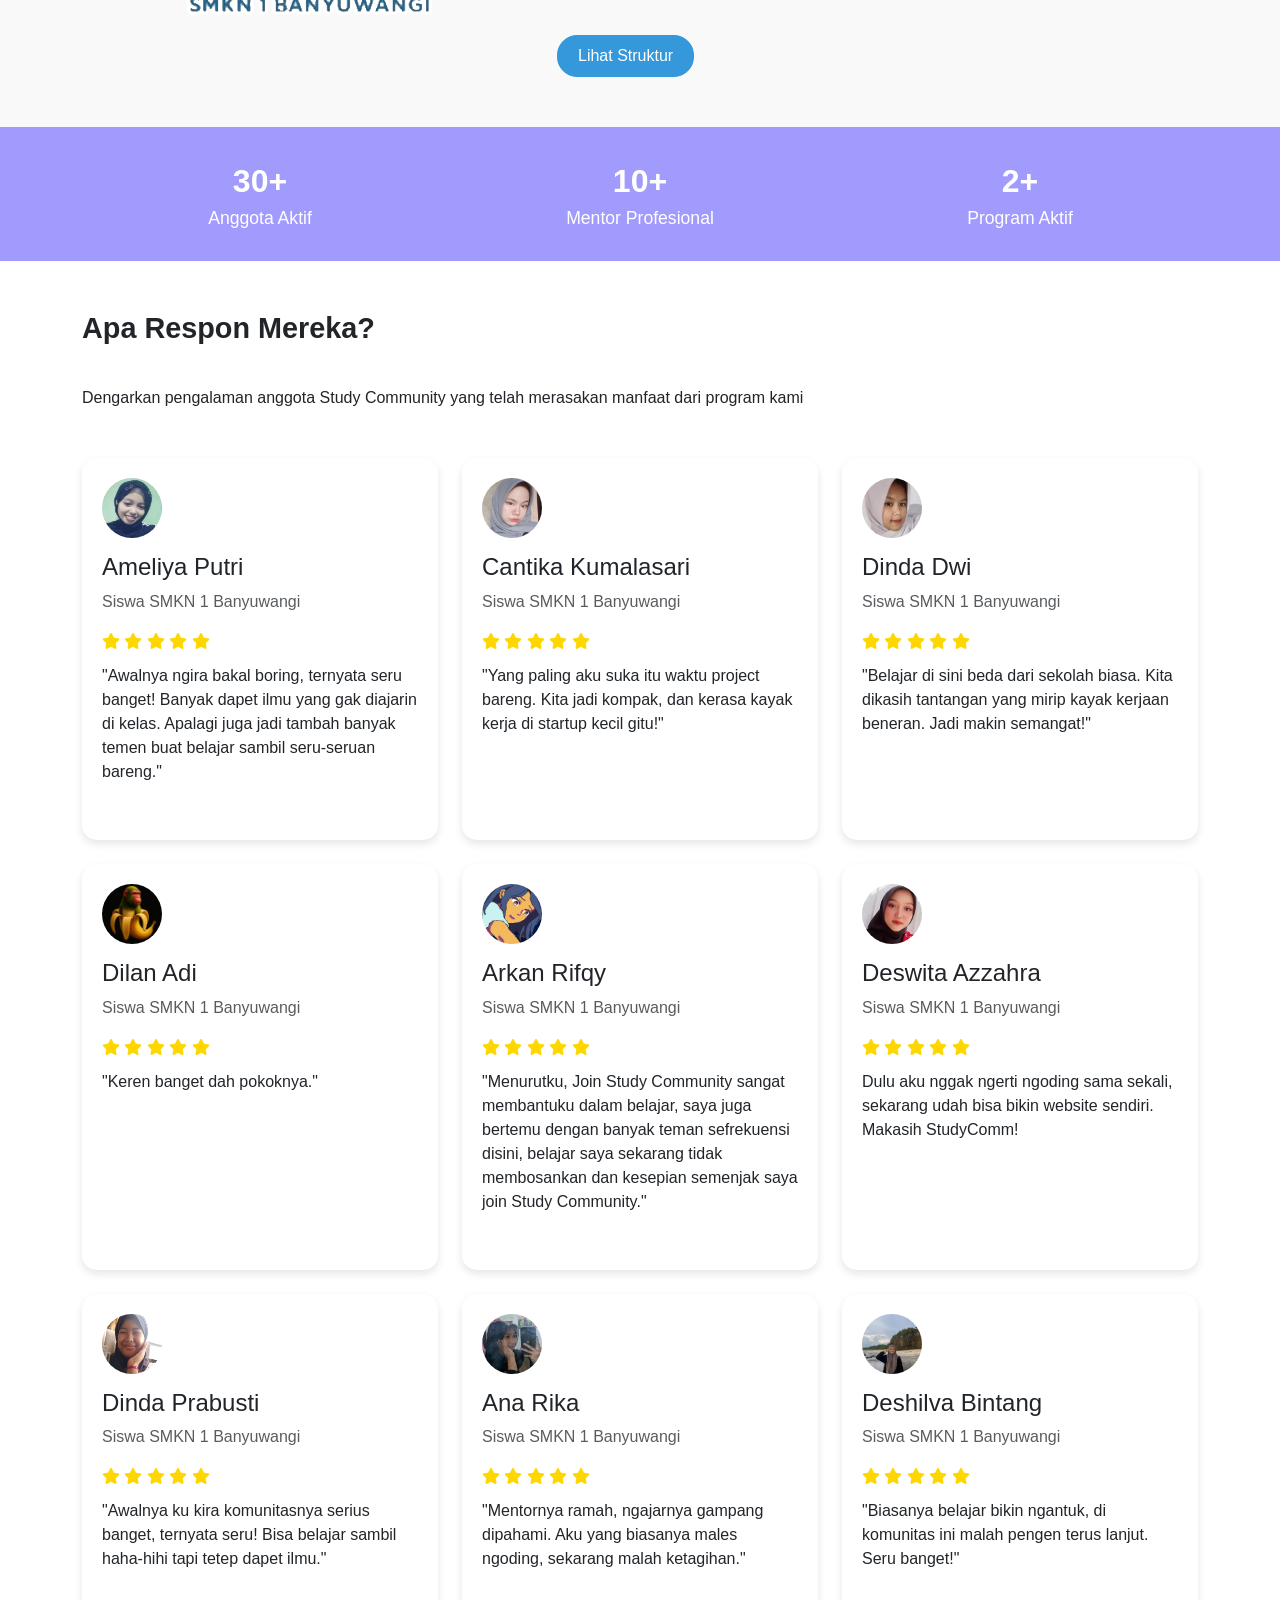
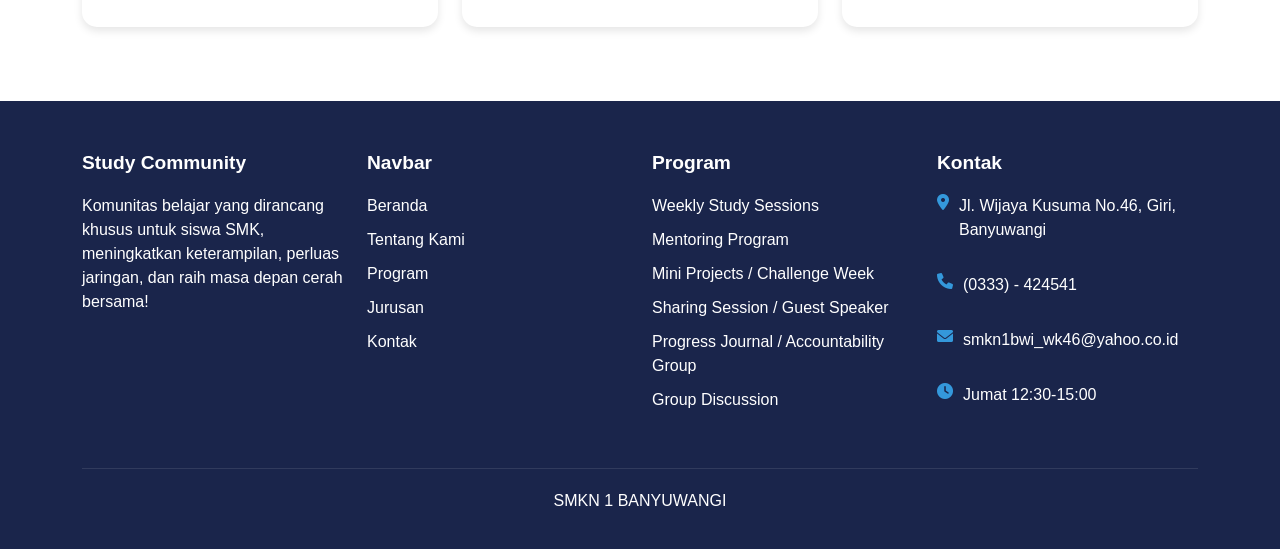
==== commit 6753ce96: "Logo" ====
--- a/beranda.html
+++ b/beranda.html
@@ -245,7 +245,7 @@
                     </div>
                 </div>
                 <div class="col-lg-5">
-                    <img src="img/logo study community.png" alt="Study Community Illustration" class="img-fluid">
+                    <img src="img/logoSCom.png" alt="Study Community Illustration" class="img-fluid">
                 </div>
             </div>
         </div>
@@ -292,7 +292,7 @@
         <div class="container">
             <div class="row align-items-center">
                 <div class="col-lg-5 mb-4 mb-lg-0">
-                    <img src="img/logo study community.png" alt="Study Community Logo" class="img-fluid">
+                    <img src="img/logoSCom.png" alt="Study Community Logo" class="img-fluid">
                 </div>
                 <div class="col-lg-7">
                     <h2 class="section-title text-start">Tentang Study Community</h2>
